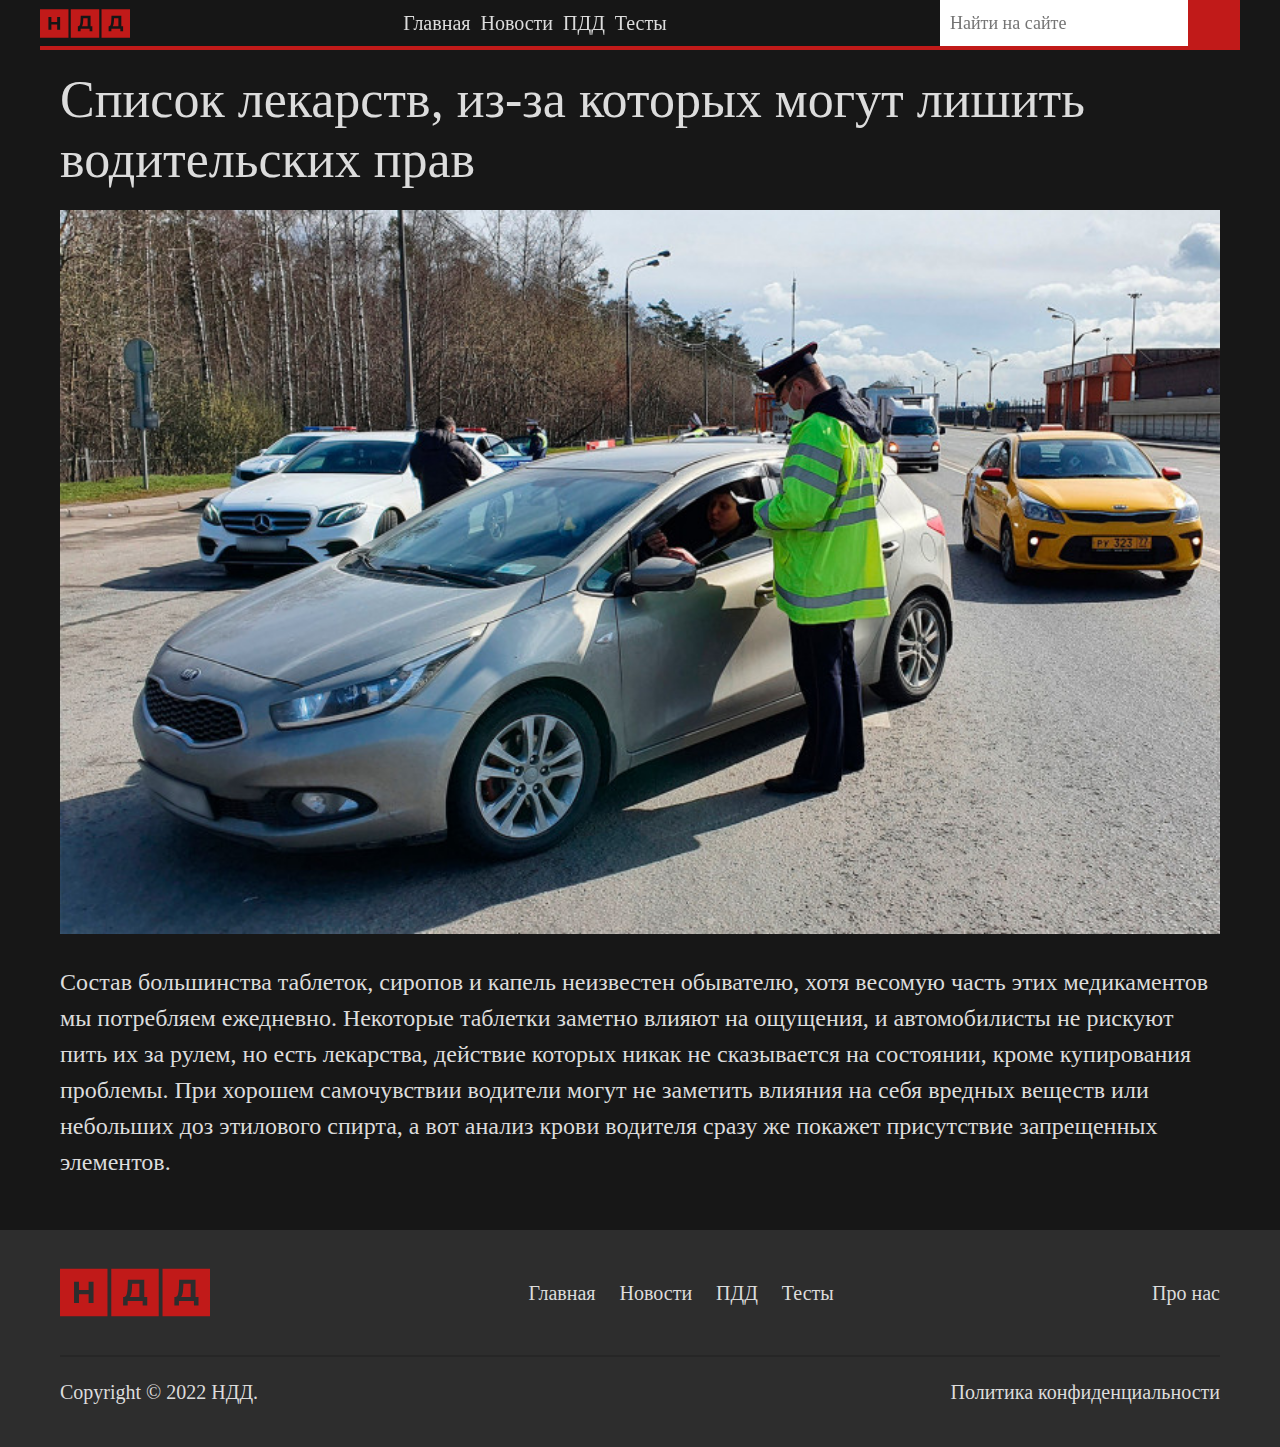
==== article.html @ 51737987 "prelast fixes" ====
<!DOCTYPE html>
<html lang="en">
    <head>
        <meta charset="UTF-8" />
        <meta http-equiv="X-UA-Compatible" content="IE=edge" />
        <meta name="viewport" content="width=device-width, initial-scale=1.0" />
        <link rel="stylesheet" href="./css/style.min.css" />
        <link rel="stylesheet" href="./fonts/fonts.css" />
        <title>Пдд-помойка</title>
    </head>
    <body>  
        <!-- OPEN HEADER -->
        <header class="header">

            <div id="menu" class="header__burgerMenu">
                <nav class="header__nav header__burgerNav">
                    <a href="./index.html" class="header__navLink">Главная</a>
                    <a href="./news.html" class="header__navLink">Новости</a>
                    <span class="header__navLink ulNav">ПДД
                        <ul>
                            <li>
                                <a href="./pdd2.html" class="header__ulLink">
                                    ПДД
                                </a>
                            </li>
                            <li>
                                <a href="./pdd3.html" class="header__ulLink">
                                    Дорожные знаки
                                </a>
                            </li>
                            <li>
                                <a href="./pdd4.html" class="header__ulLink">
                                    Дорожная разметка
                                </a>
                            </li>
                            <li>
                                <a href="./pdd5.html" class="header__ulLink">
                                    Перечень неисправностей
                                </a>
                            </li>
                            <li>
                                <a href="./pdd6.html" class="header__ulLink">
                                    Положения по допуску
                                </a>
                            </li>
                        </ul>
                    </span>
                    <a href="#" class="header__navLink">Тесты</a>
                </nav>
                <div class="header__search header__burgerSearch">
                    <input
                        type="text"
                        class="header__searchInput"
                        placeholder="Найти на сайте"
                    />
                    <button id="searchBtn" class="header__searchBtn">
                        <img src="./img/search.svg" alt="">
                    </button>
                </div>
            </div>

            <div class="header__container container">
                <div class="header__logo">
                    <img src="./img/Logo.svg" alt="">
                </div>
                <nav class="header__nav">
                    <a href="./index.html" class="header__navLink">Главная</a>
                    <a href="./news.html" class="header__navLink">Новости</a>
                    <span class="header__navLink ulNav">ПДД
                        <ul>
                            <li>
                                <a href="./pdd2.html" class="header__ulLink">
                                    ПДД
                                </a>
                            </li>
                            <li>
                                <a href="./pdd3.html" class="header__ulLink">
                                    Дорожные знаки
                                </a>
                            </li>
                            <li>
                                <a href="./pdd4.html" class="header__ulLink">
                                    Дорожная разметка
                                </a>
                            </li>
                            <li>
                                <a href="./pdd5.html" class="header__ulLink">
                                    Перечень неисправностей
                                </a>
                            </li>
                            <li>
                                <a href="./pdd6.html" class="header__ulLink">
                                    Положения по допуску
                                </a>
                            </li>
                        </ul>
                    </span>
                    <a href="#" class="header__navLink">Тесты</a>
                </nav>
                <div class="header__search">
                    <input
                        type="text"
                        class="header__searchInput"
                        placeholder="Найти на сайте"
                    />
                    <button id="searchBtn" class="header__searchBtn">
                        <img src="./img/search.svg" alt="">
                    </button>
                </div>
                
                <button id="burger" class="header__burger">
                    <span></span>
                    <span></span>
                    <span></span>
                </button>            
        </header>
        <!-- CLOSE HEADER -->        
        <!-- OPEN NEWS BLOCK -->
        <section class="webnews">
            <div class="container">
                    <h1 class="webnews__customtitle title">Список лекарств, из-за которых могут лишить водительских прав</h1>
                    <img class="imagenews" src="./img/imagenews1.jpg" alt="">
                    <p class="textContent">Состав большинства таблеток, сиропов и капель неизвестен обывателю, хотя весомую часть этих медикаментов мы потребляем ежедневно. Некоторые таблетки заметно влияют на ощущения, и автомобилисты не рискуют пить их за рулем, но есть лекарства, действие которых никак не сказывается на состоянии, кроме купирования проблемы. При хорошем самочувствии водители могут не заметить влияния на себя вредных веществ или небольших доз этилового спирта, а вот анализ крови водителя сразу же покажет присутствие запрещенных элементов.</p>
            </div>
        </section>
        <!-- CLOSE NEWS BLOCK -->

        <footer class="footer">
            <div class="container">
                <div class="footer__flex">
                    <div class="footer__logo">
                        <img src="./img/LogoFooter.svg" alt="">
                    </div>
                    <nav class="footer__nav">
                        <a href="#" class="footer__navLink">Главная</a>
                        <a href="news.html" class="footer__navLink">Новости</a>
                        <a href="#" class="footer__navLink">ПДД</a>
                        <a href="#" class="footer__navLink">Тесты</a>
                    </nav>
                    <div class="footer__aboutLink">
                        <a href="#">Про нас</a>
                    </div>
                </div>
                <span class="footer__line"></span>
                <div class="footer__flex">
                    <span class="footer__copyright">Сopyright © 2022 НДД.</span>
                    <a href="#" class="footer__privacy">Политика конфиденциальности</a>
                </div>
            </div>
        </footer>
        <script src="./app/app.js"></script>
    </body>
</html>
---- css/style.min.css ----
*,
*::before,
*::after {
  -webkit-box-sizing: border-box;
          box-sizing: border-box;
}

ul[class],
ol[class] {
  padding: 0;
}

body,
h1,
h2,
h3,
h4,
p,
ul[class],
ol[class],
li,
figure,
figcaption,
blockquote,
dl,
dd {
  margin: 0;
}

body {
  min-height: 100vh;
  scroll-behavior: smooth;
  text-rendering: optimizeSpeed;
  line-height: 1.5;
}

ul[class],
ol[class] {
  list-style: none;
}

a:not([class]) {
  -webkit-text-decoration-skip: ink;
          text-decoration-skip-ink: auto;
}

a[class] {
  text-decoration: none;
}

img {
  max-width: 100%;
  display: block;
}

input,
button,
textarea,
select {
  font: inherit;
}

body {
  background: #171717;
}

.container {
  max-width: 1200px;
  padding: 20px;
  margin: 0 auto;
}

.title {
  font-family: "Montserrat";
  font-size: 52px;
  font-weight: 400;
  line-height: 60px;
  font-style: normal;
  color: rgb(220, 220, 220);
  text-align: center;
  margin-bottom: 20px;
}
@media screen and (max-width: 767px) {
  .title {
    font-size: 24px;
    line-height: 32px;
  }
}

.imagenews {
  width: 100%;
}

.textContent {
  font-size: 24px;
  font-family: "Montserrat";
  font-weight: 400;
  padding: 30px 0;
  font-style: normal;
  color: rgb(220, 220, 220);
}
@media screen and (max-width: 767px) {
  .textContent {
    font-size: 16px;
  }
}

.article {
  display: -webkit-box;
  display: -ms-flexbox;
  display: flex;
  -webkit-box-orient: vertical;
  -webkit-box-direction: normal;
      -ms-flex-direction: column;
          flex-direction: column;
  min-height: 100px;
  padding-bottom: 10px;
  margin-bottom: 20px;
  background: rgba(0, 0, 0, 0.08);
  -webkit-transition: all 0.3s ease;
  -o-transition: all 0.3s ease;
  transition: all 0.3s ease;
}
.article:hover {
  background: rgba(0, 0, 0, 0.5);
}
.article:last-child {
  margin-bottom: 0;
}

.articleCategory,
.articleTitle,
.aticleDate {
  display: inline-block;
  margin-bottom: 10px;
  font-family: "Montserrat";
  font-weight: 400;
  font-style: normal;
  color: rgb(220, 220, 220);
}

.articleCategory {
  display: inline-block;
  width: 100px;
  text-align: center;
  padding: 4px;
  font-size: 14px;
  background: #c11a19;
}

.articleTitle {
  font-size: 24px;
  margin: 0 10px;
}
@media screen and (max-width: 767px) {
  .articleTitle {
    font-size: 18px;
  }
}

.aticleDate {
  font-size: 14px;
  margin-bottom: 0;
  margin: 0 10px;
}
@media screen and (max-width: 767px) {
  .aticleDate {
    font-size: 12px;
  }
}

.header {
  width: 100%;
  height: 50px;
  position: fixed;
  top: 0;
  left: 0;
  z-index: 99;
}
.header__container {
  display: -webkit-box;
  display: -ms-flexbox;
  display: flex;
  -webkit-box-pack: justify;
      -ms-flex-pack: justify;
          justify-content: space-between;
  -webkit-box-align: center;
      -ms-flex-align: center;
          align-items: center;
  width: 100%;
  height: 100%;
  background: rgba(23, 23, 23, 0.922);
  -webkit-backdrop-filter: blur(3px);
          backdrop-filter: blur(3px);
  padding: 0;
  position: relative;
  z-index: 99;
  border-bottom: 4px solid #c11a19;
}
.header__logo {
  height: 35px;
}
.header__nav {
  display: -webkit-box;
  display: -ms-flexbox;
  display: flex;
  -webkit-box-align: center;
      -ms-flex-align: center;
          align-items: center;
}
@media screen and (max-width: 767px) {
  .header__nav {
    display: none;
  }
}
.header__navLink {
  font-family: "Montserrat";
  font-weight: 400;
  font-style: normal;
  font-size: 20px;
  color: rgb(220, 220, 220);
  margin-left: 10px;
  position: relative;
}
.header__navLink:first-child {
  margin-left: 0;
}
.header__navLink::after {
  content: "";
  display: block;
  width: 0;
  height: 2px;
  background: #c11a19;
  position: absolute;
  bottom: -2px;
  left: 0;
  -webkit-transition: all 0.3s ease;
  -o-transition: all 0.3s ease;
  transition: all 0.3s ease;
}
.header__navLink:hover::after {
  width: 100%;
}
.header__navLink.ulNav {
  display: inline-block;
  position: relative;
  cursor: pointer;
}
.header__navLink.ulNav ul {
  display: block;
  padding: 0;
  margin: 0;
  width: 0;
  height: 0;
  position: absolute;
  top: 30px;
  left: 0;
  z-index: 99;
  list-style: none;
  overflow: hidden;
  background: rgba(23, 23, 23, 0.922);
  -webkit-backdrop-filter: blur(3px);
          backdrop-filter: blur(3px);
  -webkit-transition: all 0.5s ease;
  -o-transition: all 0.5s ease;
  transition: all 0.5s ease;
}
.header__navLink.ulNav ul li {
  opacity: 0;
  -webkit-transition: all 0.5s ease 0.75s;
  -o-transition: all 0.5s ease 0.75s;
  transition: all 0.5s ease 0.75s;
  display: -webkit-box;
  display: -ms-flexbox;
  display: flex;
  -webkit-box-orient: vertical;
  -webkit-box-direction: normal;
      -ms-flex-direction: column;
          flex-direction: column;
  margin-bottom: 10px;
}
.header__navLink.ulNav:hover::after {
  width: 0;
}
.header__navLink.ulNav:hover ul {
  -webkit-animation: ulAnim 1s ease forwards;
          animation: ulAnim 1s ease forwards;
}
.header__navLink.ulNav:hover ul li {
  opacity: 1;
}
@-webkit-keyframes ulAnim {
  0% {
    padding: 0;
    width: 0;
    height: 0;
    border: none;
  }
  50% {
    padding: 0;
    width: 350px;
    height: 0;
    border-top: 1px solid #c11a19;
  }
  100% {
    padding: 10px;
    width: 350px;
    height: 210px;
    border: 1px solid #c11a19;
  }
}
@keyframes ulAnim {
  0% {
    padding: 0;
    width: 0;
    height: 0;
    border: none;
  }
  50% {
    padding: 0;
    width: 350px;
    height: 0;
    border-top: 1px solid #c11a19;
  }
  100% {
    padding: 10px;
    width: 350px;
    height: 210px;
    border: 1px solid #c11a19;
  }
}
.header__ulLink {
  font-family: "Montserrat";
  font-weight: 400;
  font-style: normal;
  font-size: 20px;
  color: rgb(220, 220, 220);
  position: relative;
}
.header__ulLink::after {
  content: "";
  display: block;
  width: 0;
  height: 1px;
  background: #c11a19;
  position: absolute;
  bottom: -2px;
  left: 0;
  -webkit-transition: all 0.3s ease;
  -o-transition: all 0.3s ease;
  transition: all 0.3s ease;
}
.header__ulLink:hover::after {
  width: 100%;
}
.header__search {
  display: -webkit-box;
  display: -ms-flexbox;
  display: flex;
  max-width: 300px;
  height: 100%;
  position: relative;
}
@media screen and (max-width: 767px) {
  .header__search {
    display: none;
  }
}
.header__searchBtn {
  width: 60px;
  height: 100%;
  background: #c11a19;
  border: 1px solid #c11a19;
  outline: none;
  cursor: pointer;
  position: relative;
  z-index: 12;
}
.header__searchInput {
  display: block;
  width: 100%;
  height: 100%;
  padding: 0 10px;
  margin: 0;
  border: none;
  outline: none;
  background: #fff;
  font-family: "Montserrat";
  font-size: 18px;
  font-weight: 400;
  font-style: normal;
  position: relative;
  z-index: 11;
}
.header__burger {
  display: none;
  width: 50px;
  height: 100%;
  padding: 5px;
  background: #c11a19;
  border: none;
  outline: none;
  -webkit-transition: all 0.5s ease;
  -o-transition: all 0.5s ease;
  transition: all 0.5s ease;
}
.header__burger span {
  display: block;
  width: 100%;
  height: 4px;
  margin-bottom: 10px;
  background: #fff;
  border-radius: 2px;
  -webkit-transition: all 0.5s ease;
  -o-transition: all 0.5s ease;
  transition: all 0.5s ease;
}
.header__burger.active {
  padding-left: 10px;
}
.header__burger.active span {
  -webkit-transform-origin: 8px 2px;
      -ms-transform-origin: 8px 2px;
          transform-origin: 8px 2px;
  background: rgb(42, 42, 42);
  -webkit-transform: rotate(45deg);
      -ms-transform: rotate(45deg);
          transform: rotate(45deg);
}
.header__burger.active span:nth-child(2) {
  display: none;
}
.header__burger.active span:nth-child(3) {
  -webkit-transform: rotate(-45deg);
      -ms-transform: rotate(-45deg);
          transform: rotate(-45deg);
}
.header__burger span:nth-child(3) {
  margin-bottom: 0;
}
@media screen and (max-width: 767px) {
  .header__burger {
    display: block;
  }
}
.header__burgerMenu {
  display: -webkit-box;
  display: -ms-flexbox;
  display: flex;
  -webkit-box-orient: vertical;
  -webkit-box-direction: normal;
      -ms-flex-direction: column;
          flex-direction: column;
  -webkit-box-align: center;
      -ms-flex-align: center;
          align-items: center;
  width: 100%;
  height: 250vh;
  padding: 20px;
  background: rgba(23, 23, 23, 0.922);
  -webkit-backdrop-filter: blur(3px);
          backdrop-filter: blur(3px);
  position: absolute;
  top: 50px;
  left: 0;
  z-index: 90;
  -webkit-transform: translateY(-200%);
      -ms-transform: translateY(-200%);
          transform: translateY(-200%);
  opacity: 0;
  -webkit-transition: all 1s ease;
  -o-transition: all 1s ease;
  transition: all 1s ease;
}
.header__burgerMenu.active {
  -webkit-transform: translateY(0);
      -ms-transform: translateY(0);
          transform: translateY(0);
  opacity: 1;
}
.header__burgerNav {
  display: -webkit-box;
  display: -ms-flexbox;
  display: flex;
  -webkit-box-orient: vertical;
  -webkit-box-direction: normal;
      -ms-flex-direction: column;
          flex-direction: column;
  -webkit-box-align: center;
      -ms-flex-align: center;
          align-items: center;
  margin-bottom: 20px;
}
.header__burgerNav a {
  margin-left: 0;
  margin-bottom: 15px;
}
.header__burgerNav a:last-child {
  margin-bottom: 0;
}
.header__burgerNav span {
  margin-left: 0;
  margin-bottom: 15px;
}
.header__burgerNav > .ulNav {
  display: inline-block;
  position: relative;
  cursor: pointer;
}
.header__burgerNav > .ulNav ul {
  width: 200px;
  left: 50%;
  margin-left: -100px;
}
.header__burgerNav > .ulNav ul li {
  margin-bottom: 5px;
  text-align: center;
}
.header__burgerNav > .ulNav ul li a {
  font-size: 12px;
}
.header__burgerNav > .ulNav:hover ul {
  -webkit-animation: ulAnimBurger 1s ease forwards;
          animation: ulAnimBurger 1s ease forwards;
}
.header__burgerNav > .ulNav:hover ul li {
  opacity: 1;
}
@-webkit-keyframes ulAnimBurger {
  0% {
    padding: 0;
    width: 0;
    height: 0;
    border: none;
  }
  50% {
    padding: 0;
    width: 200px;
    height: 0;
    border-top: 1px solid #c11a19;
  }
  100% {
    padding: 10px;
    width: 200px;
    height: 130px;
    border: 1px solid #c11a19;
  }
}
@keyframes ulAnimBurger {
  0% {
    padding: 0;
    width: 0;
    height: 0;
    border: none;
  }
  50% {
    padding: 0;
    width: 200px;
    height: 0;
    border-top: 1px solid #c11a19;
  }
  100% {
    padding: 10px;
    width: 200px;
    height: 130px;
    border: 1px solid #c11a19;
  }
}
.header__burgerSearch {
  display: -webkit-box;
  display: -ms-flexbox;
  display: flex;
  height: 50px;
}

.main {
  width: 100%;
  min-height: 100vh;
  padding: 100px 0;
  background-image: url(../img/mainBg.png);
  background-repeat: no-repeat;
  background-size: cover;
  background-position: 50% 50%;
  position: relative;
}
.main::after {
  content: "";
  display: block;
  width: 100%;
  height: 100%;
  position: absolute;
  top: 0;
  left: 0;
  background: -webkit-gradient(linear, left top, left bottom, from(rgba(23, 23, 23, 0.85)), to(rgb(23, 23, 23)));
  background: -o-linear-gradient(rgba(23, 23, 23, 0.85), rgb(23, 23, 23));
  background: linear-gradient(rgba(23, 23, 23, 0.85), rgb(23, 23, 23));
  z-index: 0;
}
.main__title {
  display: -webkit-box;
  display: -ms-flexbox;
  display: flex;
  -webkit-box-orient: vertical;
  -webkit-box-direction: normal;
      -ms-flex-direction: column;
          flex-direction: column;
  -webkit-box-align: center;
      -ms-flex-align: center;
          align-items: center;
  width: 100%;
  max-width: 340px;
  margin: 0 auto 40px auto;
  position: relative;
  z-index: 1;
}
.main__titleRow {
  display: -webkit-box;
  display: -ms-flexbox;
  display: flex;
  -webkit-box-align: center;
      -ms-flex-align: center;
          align-items: center;
  width: 100%;
  margin-bottom: 20px;
  overflow: hidden;
}
.main__titleRow:nth-child(1) > .main__decryption {
  -webkit-animation: decryptionAnim 1.5s ease forwards alternate 0.5s;
          animation: decryptionAnim 1.5s ease forwards alternate 0.5s;
}
.main__titleRow:nth-child(2) > .main__decryption {
  -webkit-animation: decryptionAnim 1.5s ease forwards alternate 1s;
          animation: decryptionAnim 1.5s ease forwards alternate 1s;
}
.main__titleRow:nth-child(3) > .main__decryption {
  -webkit-animation: decryptionAnim 1.5s ease forwards alternate 1.5s;
          animation: decryptionAnim 1.5s ease forwards alternate 1.5s;
}
.main__redSquare {
  display: -webkit-box;
  display: -ms-flexbox;
  display: flex;
  -webkit-box-align: center;
      -ms-flex-align: center;
          align-items: center;
  width: 100px;
  height: 100px;
  margin-right: 20px;
  background: #c11a19;
  position: relative;
  z-index: 1;
}
.main__redSquare span {
  display: inline-block;
  width: 100%;
  text-align: center;
  font-family: "Montserrat";
  font-size: 64px;
  font-weight: bold;
  font-style: normal;
  color: #171717;
}
@media screen and (max-width: 767px) {
  .main__redSquare {
    width: 70px;
    height: 70px;
    margin-right: 5px;
  }
  .main__redSquare span {
    font-size: 32px;
  }
}
.main__decryption {
  display: inline-block;
  font-family: "Montserrat";
  font-size: 32px;
  font-weight: bold;
  font-style: normal;
  color: rgb(220, 220, 220);
  -webkit-transform: translateX(-150%);
      -ms-transform: translateX(-150%);
          transform: translateX(-150%);
  position: relative;
  z-index: 0;
}
@media screen and (max-width: 767px) {
  .main__decryption {
    font-size: 18px;
    line-height: 24px;
  }
}
@-webkit-keyframes decryptionAnim {
  from {
    -webkit-transform: translateX(-150%);
            transform: translateX(-150%);
  }
  to {
    -webkit-transform: translateX(0);
            transform: translateX(0);
  }
}
@keyframes decryptionAnim {
  from {
    -webkit-transform: translateX(-150%);
            transform: translateX(-150%);
  }
  to {
    -webkit-transform: translateX(0);
            transform: translateX(0);
  }
}
.main__description {
  font-family: "Montserrat";
  font-size: 32px;
  font-weight: 400;
  font-style: normal;
  color: rgb(220, 220, 220);
  text-align: center;
  position: relative;
  z-index: 1;
}
@media screen and (max-width: 767px) {
  .main__description {
    font-size: 24px;
  }
}

.news {
  width: 100%;
  min-height: 100vh;
  padding: 100px 0;
  background: rgb(23, 23, 23);
  border-top: 2px solid #c11a19;
}
.news__articles {
  margin-top: 30px;
}

.webnews {
  padding-top: 50px;
  width: 100%;
}
.webnews__subtitle {
  font-size: 24px;
  font-family: "Montserrat";
  font-weight: 400;
  font-style: normal;
  color: rgb(220, 220, 220);
  text-align: center;
  border-bottom: 3px #c11a19 solid;
  padding-bottom: 30px;
  margin-bottom: 10px;
}
@media screen and (max-width: 767px) {
  .webnews__subtitle {
    font-size: 18px;
    line-height: 24px;
  }
}
.webnews__customtitle {
  text-align: left;
}

.footer {
  width: 100%;
  background: #2d2d2d;
}
.footer__flex {
  display: -webkit-box;
  display: -ms-flexbox;
  display: flex;
  -webkit-box-pack: justify;
      -ms-flex-pack: justify;
          justify-content: space-between;
  -webkit-box-align: center;
      -ms-flex-align: center;
          align-items: center;
  margin-bottom: 20px;
}
@media screen and (max-width: 767px) {
  .footer__flex {
    -webkit-box-orient: vertical;
    -webkit-box-direction: normal;
        -ms-flex-direction: column;
            flex-direction: column;
  }
}
@media screen and (max-width: 767px) {
  .footer__nav {
    margin-bottom: 20px;
    display: -webkit-box;
    display: -ms-flexbox;
    display: flex;
    -webkit-box-orient: vertical;
    -webkit-box-direction: normal;
        -ms-flex-direction: column;
            flex-direction: column;
    -webkit-box-align: center;
        -ms-flex-align: center;
            align-items: center;
  }
}
.footer__navLink {
  font-family: "Montserrat";
  font-weight: 400;
  font-style: normal;
  font-size: 20px;
  color: rgb(220, 220, 220);
  margin-left: 20px;
  position: relative;
}
.footer__navLink:first-child {
  margin-left: 0;
}
@media screen and (max-width: 767px) {
  .footer__navLink {
    margin-left: 0;
    margin-bottom: 20px;
  }
  .footer__navLink:last-child {
    margin-bottom: 0;
  }
}
.footer__aboutLink {
  font-family: "Montserrat";
  font-weight: 400;
  font-style: normal;
  font-size: 20px;
  position: relative;
}
.footer__aboutLink a {
  text-decoration: none;
  color: rgb(220, 220, 220);
}
.footer__line {
  display: block;
  width: 100%;
  height: 2px;
  margin-bottom: 20px;
  background: rgba(34, 34, 34, 0.605);
}
.footer__copyright {
  font-family: "Montserrat";
  font-weight: 400;
  font-style: normal;
  font-size: 20px;
  position: relative;
  color: rgb(220, 220, 220);
}
@media screen and (max-width: 767px) {
  .footer__copyright {
    margin-bottom: 20px;
    font-size: 14px;
  }
}
.footer__privacy {
  font-family: "Montserrat";
  font-weight: 400;
  font-style: normal;
  font-size: 20px;
  position: relative;
  color: rgb(220, 220, 220);
}
@media screen and (max-width: 767px) {
  .footer__privacy {
    font-size: 14px;
  }
}
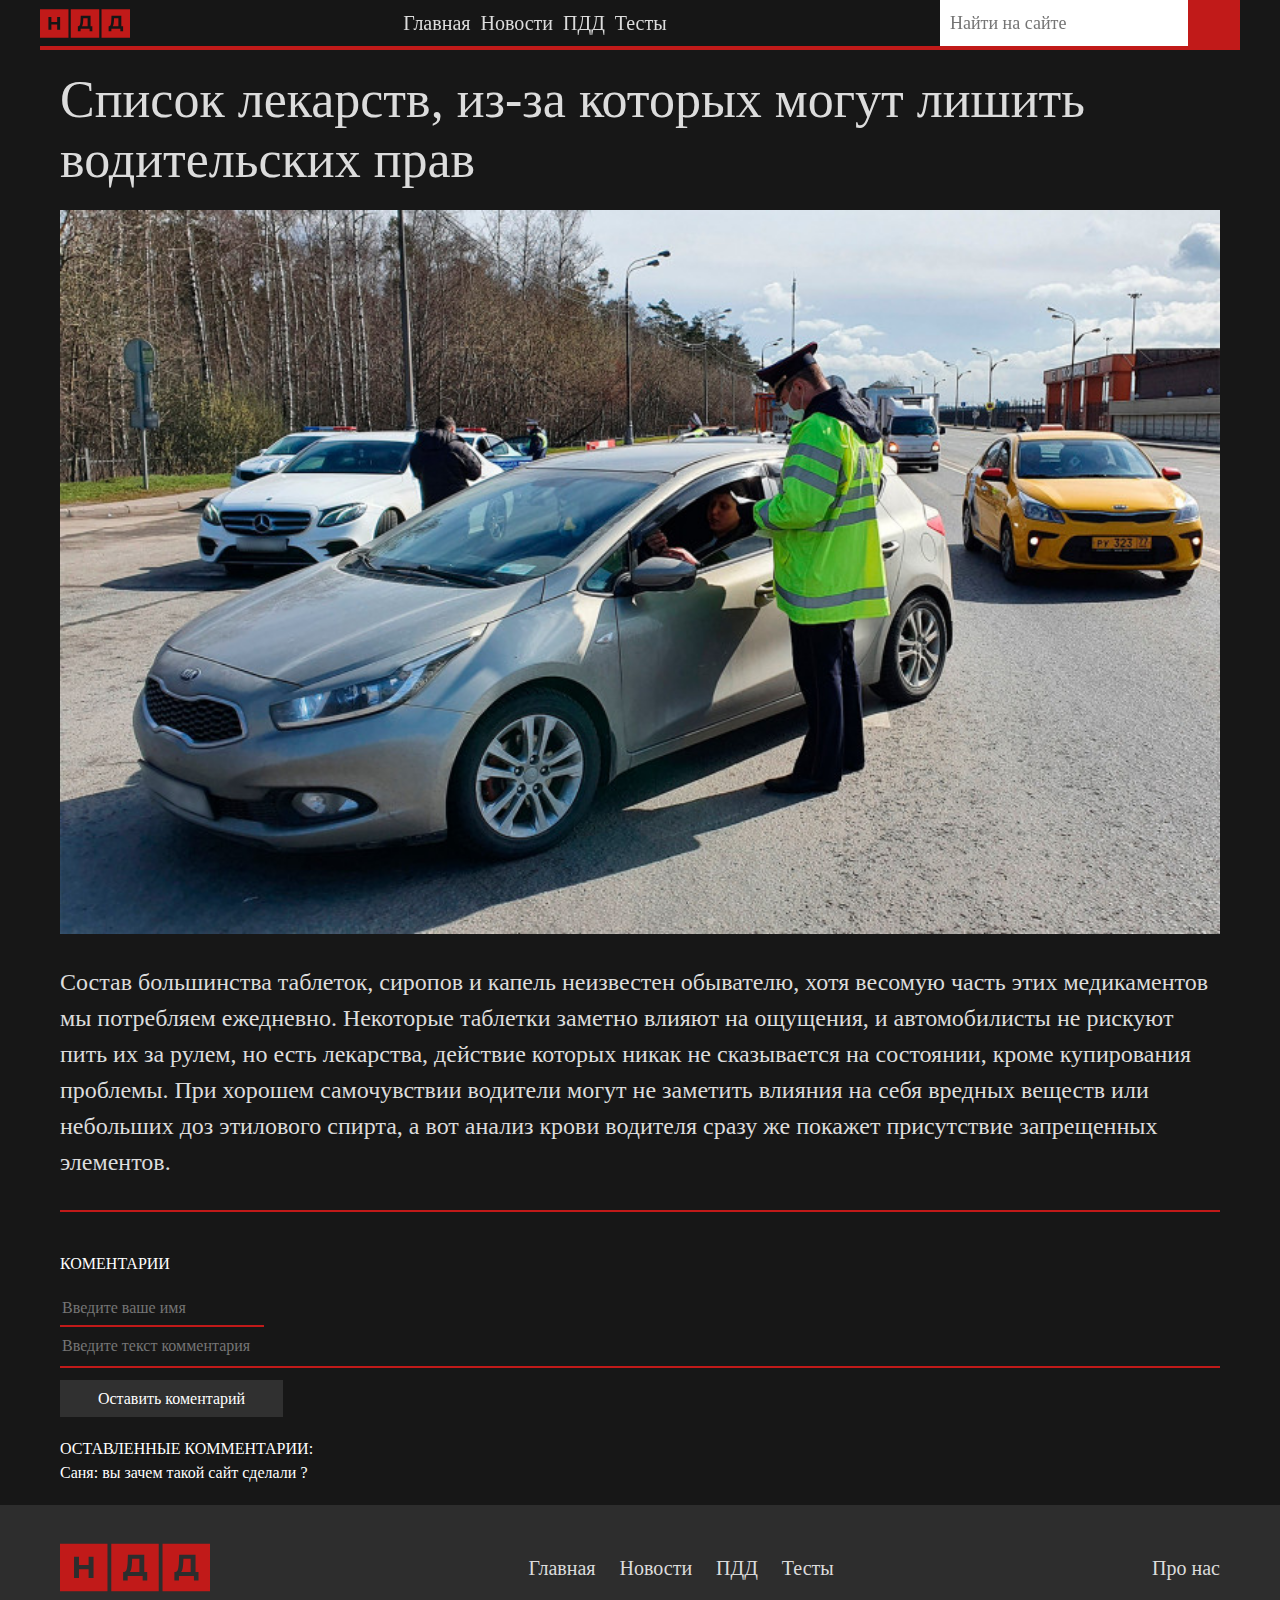
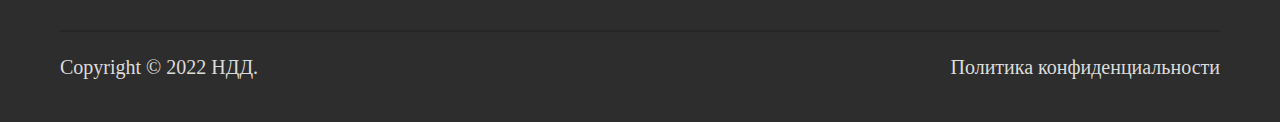
==== commit 295f58dc: "коменты" ====
--- a/article.html
+++ b/article.html
@@ -120,9 +120,41 @@
             <div class="container">
                     <h1 class="webnews__customtitle title">Список лекарств, из-за которых могут лишить водительских прав</h1>
                     <img class="imagenews" src="./img/imagenews1.jpg" alt="">
-                    <p class="textContent">Состав большинства таблеток, сиропов и капель неизвестен обывателю, хотя весомую часть этих медикаментов мы потребляем ежедневно. Некоторые таблетки заметно влияют на ощущения, и автомобилисты не рискуют пить их за рулем, но есть лекарства, действие которых никак не сказывается на состоянии, кроме купирования проблемы. При хорошем самочувствии водители могут не заметить влияния на себя вредных веществ или небольших доз этилового спирта, а вот анализ крови водителя сразу же покажет присутствие запрещенных элементов.</p>
+                    <p class="textContent contentcustom">Состав большинства таблеток, сиропов и капель неизвестен обывателю, хотя весомую часть этих медикаментов мы потребляем ежедневно. Некоторые таблетки заметно влияют на ощущения, и автомобилисты не рискуют пить их за рулем, но есть лекарства, действие которых никак не сказывается на состоянии, кроме купирования проблемы. При хорошем самочувствии водители могут не заметить влияния на себя вредных веществ или небольших доз этилового спирта, а вот анализ крови водителя сразу же покажет присутствие запрещенных элементов.</p>
             </div>
         </section>
+
+        <!-- COMMENTS BLOCK -->
+        <div class="comments">
+            
+            <div class="container">  
+                    <p class="commentname">КОМЕНТАРИИ</p>
+                    <form class="form" name="comment" action="comment.php" method="post">
+                            <p>
+                                <input  class="comments__name" type="text" name="name" placeholder="Введите ваше имя"/>
+                            </p>
+                            <p>
+                                    <textarea class="comments__printarea" placeholder="Введите текст комментария" name="text_comment" cols="30" rows="50"></textarea>
+                            </p>
+                            <p>
+                                <input type="hidden" name="page_id" value="150" />
+                                <input class="comments__button" type="submit" value="Оставить коментарий" />
+                            </p>
+                    </form>
+
+                    <div class="oldcomments">
+                        <a>ОСТАВЛЕННЫЕ КОММЕНТАРИИ:<br></a>
+                        <a>Саня:</a>
+                        <a>вы зачем такой сайт сделали ?</a>
+                    </div>
+            </div>
+
+           
+
+        </div>
+        <!-- CLOSE COMMENTS BLOCK -->
+
+
         <!-- CLOSE NEWS BLOCK -->
 
         <footer class="footer">
--- a/css/style.min.css
+++ b/css/style.min.css
@@ -865,4 +865,108 @@
   .footer__privacy {
     font-size: 14px;
   }
+}
+
+.comments__name {
+  display: -webkit-box;
+  display: -ms-flexbox;
+  display: flex;
+  -ms-flex-wrap: nowrap;
+      flex-wrap: nowrap;
+  overflow: hidden;
+  background-color: rgba(0, 0, 0, 0);
+  border: none;
+  -webkit-box-shadow: none;
+          box-shadow: none;
+  color: white;
+  font-size: 1rem;
+  font-family: "Montserrat";
+  line-height: 2rem;
+  font-weight: 400;
+  border-bottom: 2px solid #c11a19;
+  -webkit-transition: border-color 0.3s linear;
+  -o-transition: border-color 0.3s linear;
+  transition: border-color 0.3s linear;
+}
+.comments__name:focus {
+  outline: none;
+  border-bottom: 2px solid white;
+}
+.comments__printarea {
+  resize: none;
+  display: inline-block;
+  -ms-flex-wrap: nowrap;
+      flex-wrap: nowrap;
+  width: 100%;
+  height: 36px;
+  max-height: 200px;
+  background-color: rgba(0, 0, 0, 0);
+  border: none;
+  -webkit-box-shadow: none;
+          box-shadow: none;
+  color: white;
+  font-size: 1rem;
+  font-family: "Montserrat";
+  font-weight: 400;
+  border-bottom: 2px solid #c11a19;
+  margin: 5px 0 5px 0;
+  -webkit-transition: border-color 0.3s linear;
+  -o-transition: border-color 0.3s linear;
+  transition: border-color 0.3s linear;
+  overflow-x: scroll;
+  white-space: nowrap;
+}
+.comments__printarea::-webkit-scrollbar {
+  width: 0;
+  height: 0;
+}
+.comments__printarea:focus {
+  outline: none;
+  border-bottom: 2px solid white;
+}
+.comments__button {
+  color: white;
+  border: none;
+  -webkit-box-shadow: none;
+          box-shadow: none;
+  background-color: #303030;
+  width: 223px;
+  height: 37px;
+  font-size: 1rem;
+  font-family: "Montserrat";
+  line-height: 2rem;
+  font-weight: 400;
+}
+
+.contentcustom {
+  border-bottom: 2px solid #c11a19;
+}
+
+.commentname {
+  font-size: 1rem;
+  font-family: "Montserrat";
+  color: white;
+  padding-bottom: 15px;
+}
+
+.oldcomments {
+  resize: none;
+  display: inline-block;
+  -ms-flex-wrap: nowrap;
+      flex-wrap: nowrap;
+  width: 100%;
+  height: 36px;
+  max-height: 200px;
+  background-color: rgba(0, 0, 0, 0);
+  border: none;
+  -webkit-box-shadow: none;
+          box-shadow: none;
+  color: white;
+  font-size: 1rem;
+  font-family: "Montserrat";
+  padding-bottom: 15px;
+}
+
+.form {
+  padding-bottom: 20px;
 }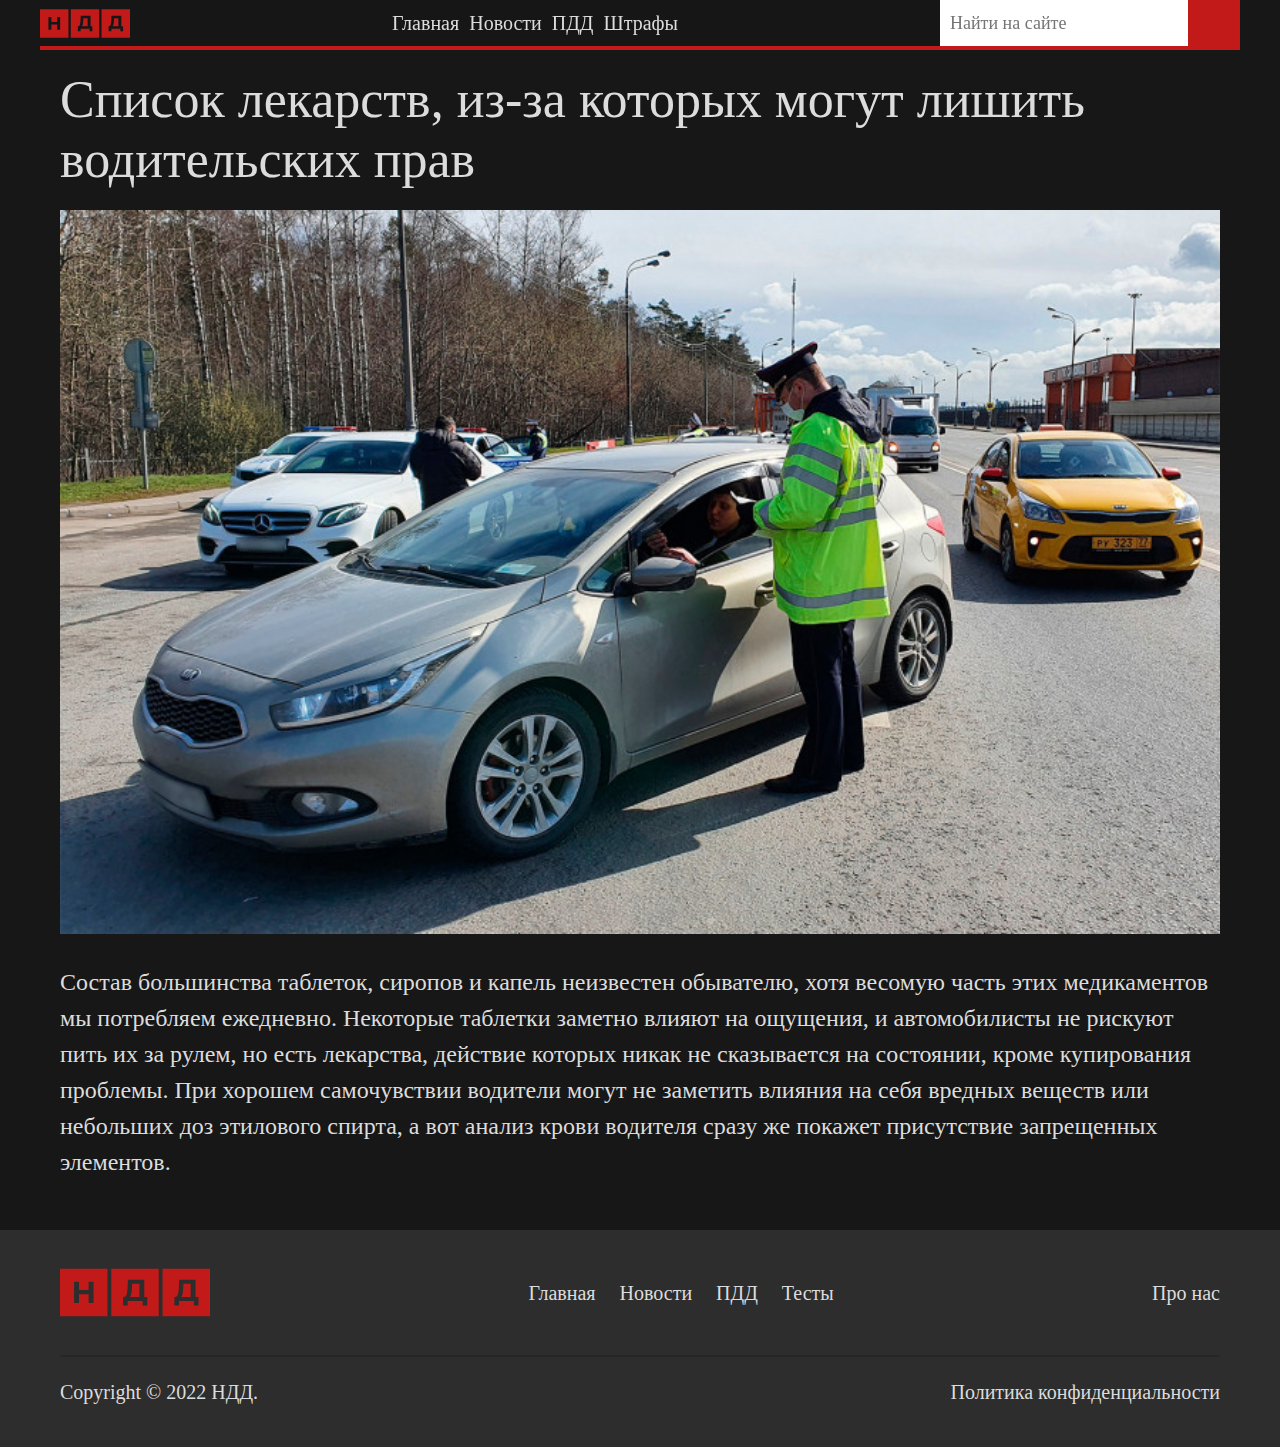
==== commit 9e8ac05d: "fixes" ====
--- a/article.html
+++ b/article.html
@@ -9,6 +9,7 @@
         <title>Пдд-помойка</title>
     </head>
     <body>  
+        
         <!-- OPEN HEADER -->
         <header class="header">
 
@@ -16,36 +17,8 @@
                 <nav class="header__nav header__burgerNav">
                     <a href="./index.html" class="header__navLink">Главная</a>
                     <a href="./news.html" class="header__navLink">Новости</a>
-                    <span class="header__navLink ulNav">ПДД
-                        <ul>
-                            <li>
-                                <a href="./pdd2.html" class="header__ulLink">
-                                    ПДД
-                                </a>
-                            </li>
-                            <li>
-                                <a href="./pdd3.html" class="header__ulLink">
-                                    Дорожные знаки
-                                </a>
-                            </li>
-                            <li>
-                                <a href="./pdd4.html" class="header__ulLink">
-                                    Дорожная разметка
-                                </a>
-                            </li>
-                            <li>
-                                <a href="./pdd5.html" class="header__ulLink">
-                                    Перечень неисправностей
-                                </a>
-                            </li>
-                            <li>
-                                <a href="./pdd6.html" class="header__ulLink">
-                                    Положения по допуску
-                                </a>
-                            </li>
-                        </ul>
-                    </span>
-                    <a href="#" class="header__navLink">Тесты</a>
+                    <a href="#" class="header__navLink">ПДД</a>
+                    <a href="#" class="header__navLink">Штрафы</a>
                 </nav>
                 <div class="header__search header__burgerSearch">
                     <input
@@ -66,36 +39,8 @@
                 <nav class="header__nav">
                     <a href="./index.html" class="header__navLink">Главная</a>
                     <a href="./news.html" class="header__navLink">Новости</a>
-                    <span class="header__navLink ulNav">ПДД
-                        <ul>
-                            <li>
-                                <a href="./pdd2.html" class="header__ulLink">
-                                    ПДД
-                                </a>
-                            </li>
-                            <li>
-                                <a href="./pdd3.html" class="header__ulLink">
-                                    Дорожные знаки
-                                </a>
-                            </li>
-                            <li>
-                                <a href="./pdd4.html" class="header__ulLink">
-                                    Дорожная разметка
-                                </a>
-                            </li>
-                            <li>
-                                <a href="./pdd5.html" class="header__ulLink">
-                                    Перечень неисправностей
-                                </a>
-                            </li>
-                            <li>
-                                <a href="./pdd6.html" class="header__ulLink">
-                                    Положения по допуску
-                                </a>
-                            </li>
-                        </ul>
-                    </span>
-                    <a href="#" class="header__navLink">Тесты</a>
+                    <a href="#" class="header__navLink">ПДД</a>
+                    <a href="#" class="header__navLink">Штрафы</a>
                 </nav>
                 <div class="header__search">
                     <input
@@ -112,49 +57,18 @@
                     <span></span>
                     <span></span>
                     <span></span>
-                </button>            
+                </button>
         </header>
-        <!-- CLOSE HEADER -->        
+        <!-- CLOSE HEADER -->    
+
         <!-- OPEN NEWS BLOCK -->
         <section class="webnews">
             <div class="container">
                     <h1 class="webnews__customtitle title">Список лекарств, из-за которых могут лишить водительских прав</h1>
                     <img class="imagenews" src="./img/imagenews1.jpg" alt="">
-                    <p class="textContent contentcustom">Состав большинства таблеток, сиропов и капель неизвестен обывателю, хотя весомую часть этих медикаментов мы потребляем ежедневно. Некоторые таблетки заметно влияют на ощущения, и автомобилисты не рискуют пить их за рулем, но есть лекарства, действие которых никак не сказывается на состоянии, кроме купирования проблемы. При хорошем самочувствии водители могут не заметить влияния на себя вредных веществ или небольших доз этилового спирта, а вот анализ крови водителя сразу же покажет присутствие запрещенных элементов.</p>
+                    <p class="textContent">Состав большинства таблеток, сиропов и капель неизвестен обывателю, хотя весомую часть этих медикаментов мы потребляем ежедневно. Некоторые таблетки заметно влияют на ощущения, и автомобилисты не рискуют пить их за рулем, но есть лекарства, действие которых никак не сказывается на состоянии, кроме купирования проблемы. При хорошем самочувствии водители могут не заметить влияния на себя вредных веществ или небольших доз этилового спирта, а вот анализ крови водителя сразу же покажет присутствие запрещенных элементов.</p>
             </div>
         </section>
-
-        <!-- COMMENTS BLOCK -->
-        <div class="comments">
-            
-            <div class="container">  
-                    <p class="commentname">КОМЕНТАРИИ</p>
-                    <form class="form" name="comment" action="comment.php" method="post">
-                            <p>
-                                <input  class="comments__name" type="text" name="name" placeholder="Введите ваше имя"/>
-                            </p>
-                            <p>
-                                    <textarea class="comments__printarea" placeholder="Введите текст комментария" name="text_comment" cols="30" rows="50"></textarea>
-                            </p>
-                            <p>
-                                <input type="hidden" name="page_id" value="150" />
-                                <input class="comments__button" type="submit" value="Оставить коментарий" />
-                            </p>
-                    </form>
-
-                    <div class="oldcomments">
-                        <a>ОСТАВЛЕННЫЕ КОММЕНТАРИИ:<br></a>
-                        <a>Саня:</a>
-                        <a>вы зачем такой сайт сделали ?</a>
-                    </div>
-            </div>
-
-           
-
-        </div>
-        <!-- CLOSE COMMENTS BLOCK -->
-
-
         <!-- CLOSE NEWS BLOCK -->
 
         <footer class="footer">
--- a/css/style.min.css
+++ b/css/style.min.css
@@ -239,118 +239,6 @@
   transition: all 0.3s ease;
 }
 .header__navLink:hover::after {
-  width: 100%;
-}
-.header__navLink.ulNav {
-  display: inline-block;
-  position: relative;
-  cursor: pointer;
-}
-.header__navLink.ulNav ul {
-  display: block;
-  padding: 0;
-  margin: 0;
-  width: 0;
-  height: 0;
-  position: absolute;
-  top: 30px;
-  left: 0;
-  z-index: 99;
-  list-style: none;
-  overflow: hidden;
-  background: rgba(23, 23, 23, 0.922);
-  -webkit-backdrop-filter: blur(3px);
-          backdrop-filter: blur(3px);
-  -webkit-transition: all 0.5s ease;
-  -o-transition: all 0.5s ease;
-  transition: all 0.5s ease;
-}
-.header__navLink.ulNav ul li {
-  opacity: 0;
-  -webkit-transition: all 0.5s ease 0.75s;
-  -o-transition: all 0.5s ease 0.75s;
-  transition: all 0.5s ease 0.75s;
-  display: -webkit-box;
-  display: -ms-flexbox;
-  display: flex;
-  -webkit-box-orient: vertical;
-  -webkit-box-direction: normal;
-      -ms-flex-direction: column;
-          flex-direction: column;
-  margin-bottom: 10px;
-}
-.header__navLink.ulNav:hover::after {
-  width: 0;
-}
-.header__navLink.ulNav:hover ul {
-  -webkit-animation: ulAnim 1s ease forwards;
-          animation: ulAnim 1s ease forwards;
-}
-.header__navLink.ulNav:hover ul li {
-  opacity: 1;
-}
-@-webkit-keyframes ulAnim {
-  0% {
-    padding: 0;
-    width: 0;
-    height: 0;
-    border: none;
-  }
-  50% {
-    padding: 0;
-    width: 350px;
-    height: 0;
-    border-top: 1px solid #c11a19;
-  }
-  100% {
-    padding: 10px;
-    width: 350px;
-    height: 210px;
-    border: 1px solid #c11a19;
-  }
-}
-@keyframes ulAnim {
-  0% {
-    padding: 0;
-    width: 0;
-    height: 0;
-    border: none;
-  }
-  50% {
-    padding: 0;
-    width: 350px;
-    height: 0;
-    border-top: 1px solid #c11a19;
-  }
-  100% {
-    padding: 10px;
-    width: 350px;
-    height: 210px;
-    border: 1px solid #c11a19;
-  }
-}
-.header__ulLink {
-  font-family: "Montserrat";
-  font-weight: 400;
-  font-style: normal;
-  font-size: 20px;
-  color: rgb(220, 220, 220);
-  position: relative;
-}
-.header__ulLink::after {
-  content: "";
-  display: block;
-  width: 0;
-  height: 1px;
-  background: #c11a19;
-  position: absolute;
-  bottom: -2px;
-  left: 0;
-  -webkit-transition: all 0.3s ease;
-  -o-transition: all 0.3s ease;
-  transition: all 0.3s ease;
-}
-.header__ulLink:hover::after {
   width: 100%;
 }
 .header__search {
@@ -498,74 +386,6 @@
 .header__burgerNav a:last-child {
   margin-bottom: 0;
 }
-.header__burgerNav span {
-  margin-left: 0;
-  margin-bottom: 15px;
-}
-.header__burgerNav > .ulNav {
-  display: inline-block;
-  position: relative;
-  cursor: pointer;
-}
-.header__burgerNav > .ulNav ul {
-  width: 200px;
-  left: 50%;
-  margin-left: -100px;
-}
-.header__burgerNav > .ulNav ul li {
-  margin-bottom: 5px;
-  text-align: center;
-}
-.header__burgerNav > .ulNav ul li a {
-  font-size: 12px;
-}
-.header__burgerNav > .ulNav:hover ul {
-  -webkit-animation: ulAnimBurger 1s ease forwards;
-          animation: ulAnimBurger 1s ease forwards;
-}
-.header__burgerNav > .ulNav:hover ul li {
-  opacity: 1;
-}
-@-webkit-keyframes ulAnimBurger {
-  0% {
-    padding: 0;
-    width: 0;
-    height: 0;
-    border: none;
-  }
-  50% {
-    padding: 0;
-    width: 200px;
-    height: 0;
-    border-top: 1px solid #c11a19;
-  }
-  100% {
-    padding: 10px;
-    width: 200px;
-    height: 130px;
-    border: 1px solid #c11a19;
-  }
-}
-@keyframes ulAnimBurger {
-  0% {
-    padding: 0;
-    width: 0;
-    height: 0;
-    border: none;
-  }
-  50% {
-    padding: 0;
-    width: 200px;
-    height: 0;
-    border-top: 1px solid #c11a19;
-  }
-  100% {
-    padding: 10px;
-    width: 200px;
-    height: 130px;
-    border: 1px solid #c11a19;
-  }
-}
 .header__burgerSearch {
   display: -webkit-box;
   display: -ms-flexbox;
@@ -865,108 +685,4 @@
   .footer__privacy {
     font-size: 14px;
   }
-}
-
-.comments__name {
-  display: -webkit-box;
-  display: -ms-flexbox;
-  display: flex;
-  -ms-flex-wrap: nowrap;
-      flex-wrap: nowrap;
-  overflow: hidden;
-  background-color: rgba(0, 0, 0, 0);
-  border: none;
-  -webkit-box-shadow: none;
-          box-shadow: none;
-  color: white;
-  font-size: 1rem;
-  font-family: "Montserrat";
-  line-height: 2rem;
-  font-weight: 400;
-  border-bottom: 2px solid #c11a19;
-  -webkit-transition: border-color 0.3s linear;
-  -o-transition: border-color 0.3s linear;
-  transition: border-color 0.3s linear;
-}
-.comments__name:focus {
-  outline: none;
-  border-bottom: 2px solid white;
-}
-.comments__printarea {
-  resize: none;
-  display: inline-block;
-  -ms-flex-wrap: nowrap;
-      flex-wrap: nowrap;
-  width: 100%;
-  height: 36px;
-  max-height: 200px;
-  background-color: rgba(0, 0, 0, 0);
-  border: none;
-  -webkit-box-shadow: none;
-          box-shadow: none;
-  color: white;
-  font-size: 1rem;
-  font-family: "Montserrat";
-  font-weight: 400;
-  border-bottom: 2px solid #c11a19;
-  margin: 5px 0 5px 0;
-  -webkit-transition: border-color 0.3s linear;
-  -o-transition: border-color 0.3s linear;
-  transition: border-color 0.3s linear;
-  overflow-x: scroll;
-  white-space: nowrap;
-}
-.comments__printarea::-webkit-scrollbar {
-  width: 0;
-  height: 0;
-}
-.comments__printarea:focus {
-  outline: none;
-  border-bottom: 2px solid white;
-}
-.comments__button {
-  color: white;
-  border: none;
-  -webkit-box-shadow: none;
-          box-shadow: none;
-  background-color: #303030;
-  width: 223px;
-  height: 37px;
-  font-size: 1rem;
-  font-family: "Montserrat";
-  line-height: 2rem;
-  font-weight: 400;
-}
-
-.contentcustom {
-  border-bottom: 2px solid #c11a19;
-}
-
-.commentname {
-  font-size: 1rem;
-  font-family: "Montserrat";
-  color: white;
-  padding-bottom: 15px;
-}
-
-.oldcomments {
-  resize: none;
-  display: inline-block;
-  -ms-flex-wrap: nowrap;
-      flex-wrap: nowrap;
-  width: 100%;
-  height: 36px;
-  max-height: 200px;
-  background-color: rgba(0, 0, 0, 0);
-  border: none;
-  -webkit-box-shadow: none;
-          box-shadow: none;
-  color: white;
-  font-size: 1rem;
-  font-family: "Montserrat";
-  padding-bottom: 15px;
-}
-
-.form {
-  padding-bottom: 20px;
 }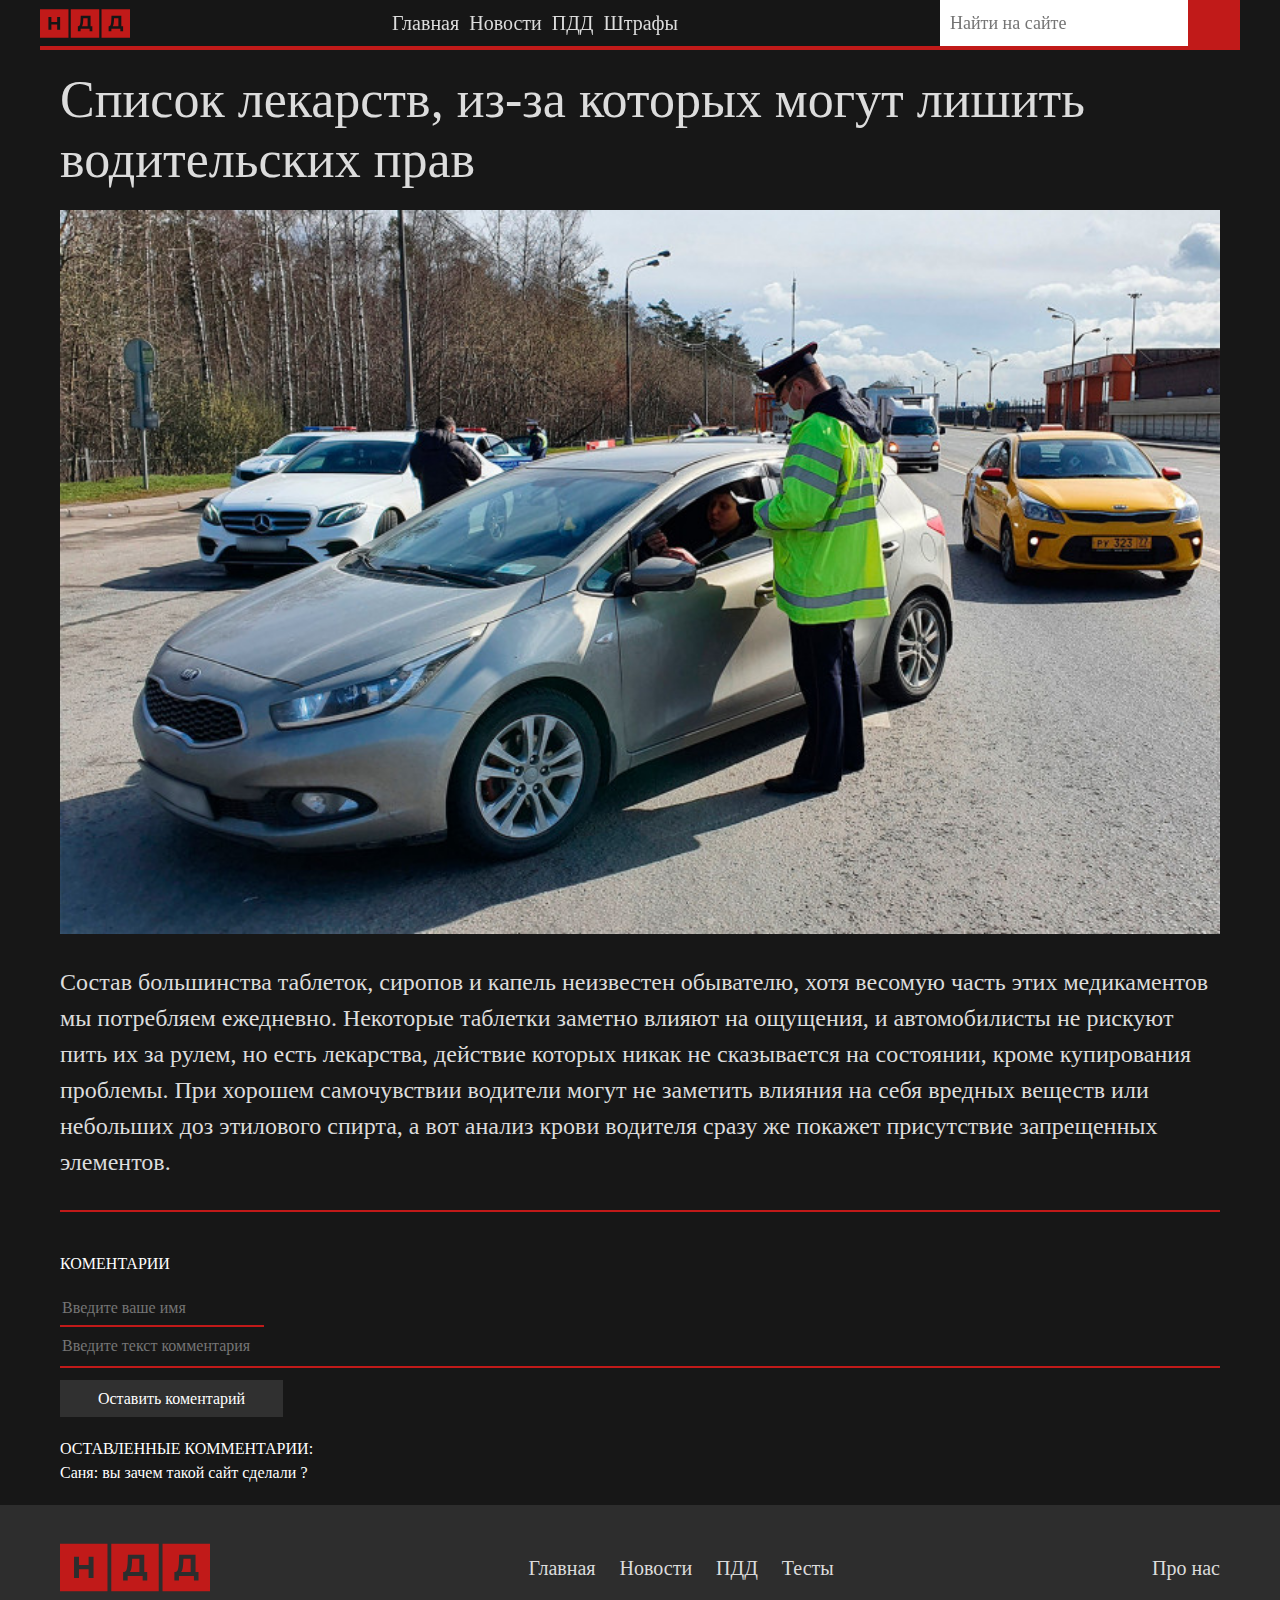
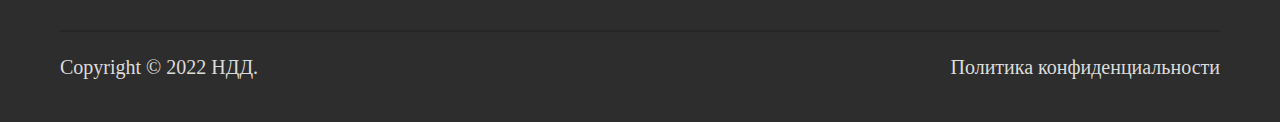
==== commit 0f890138: "Merge branch 'main' of https://github.com/VectorDevTeam/Template" ====
--- a/article.html
+++ b/article.html
@@ -66,9 +66,41 @@
             <div class="container">
                     <h1 class="webnews__customtitle title">Список лекарств, из-за которых могут лишить водительских прав</h1>
                     <img class="imagenews" src="./img/imagenews1.jpg" alt="">
-                    <p class="textContent">Состав большинства таблеток, сиропов и капель неизвестен обывателю, хотя весомую часть этих медикаментов мы потребляем ежедневно. Некоторые таблетки заметно влияют на ощущения, и автомобилисты не рискуют пить их за рулем, но есть лекарства, действие которых никак не сказывается на состоянии, кроме купирования проблемы. При хорошем самочувствии водители могут не заметить влияния на себя вредных веществ или небольших доз этилового спирта, а вот анализ крови водителя сразу же покажет присутствие запрещенных элементов.</p>
+                    <p class="textContent contentcustom">Состав большинства таблеток, сиропов и капель неизвестен обывателю, хотя весомую часть этих медикаментов мы потребляем ежедневно. Некоторые таблетки заметно влияют на ощущения, и автомобилисты не рискуют пить их за рулем, но есть лекарства, действие которых никак не сказывается на состоянии, кроме купирования проблемы. При хорошем самочувствии водители могут не заметить влияния на себя вредных веществ или небольших доз этилового спирта, а вот анализ крови водителя сразу же покажет присутствие запрещенных элементов.</p>
             </div>
         </section>
+
+        <!-- COMMENTS BLOCK -->
+        <div class="comments">
+            
+            <div class="container">  
+                    <p class="commentname">КОМЕНТАРИИ</p>
+                    <form class="form" name="comment" action="comment.php" method="post">
+                            <p>
+                                <input  class="comments__name" type="text" name="name" placeholder="Введите ваше имя"/>
+                            </p>
+                            <p>
+                                    <textarea class="comments__printarea" placeholder="Введите текст комментария" name="text_comment" cols="30" rows="50"></textarea>
+                            </p>
+                            <p>
+                                <input type="hidden" name="page_id" value="150" />
+                                <input class="comments__button" type="submit" value="Оставить коментарий" />
+                            </p>
+                    </form>
+
+                    <div class="oldcomments">
+                        <a>ОСТАВЛЕННЫЕ КОММЕНТАРИИ:<br></a>
+                        <a>Саня:</a>
+                        <a>вы зачем такой сайт сделали ?</a>
+                    </div>
+            </div>
+
+           
+
+        </div>
+        <!-- CLOSE COMMENTS BLOCK -->
+
+
         <!-- CLOSE NEWS BLOCK -->
 
         <footer class="footer">
--- a/css/style.min.css
+++ b/css/style.min.css
@@ -685,4 +685,108 @@
   .footer__privacy {
     font-size: 14px;
   }
+}
+
+.comments__name {
+  display: -webkit-box;
+  display: -ms-flexbox;
+  display: flex;
+  -ms-flex-wrap: nowrap;
+      flex-wrap: nowrap;
+  overflow: hidden;
+  background-color: rgba(0, 0, 0, 0);
+  border: none;
+  -webkit-box-shadow: none;
+          box-shadow: none;
+  color: white;
+  font-size: 1rem;
+  font-family: "Montserrat";
+  line-height: 2rem;
+  font-weight: 400;
+  border-bottom: 2px solid #c11a19;
+  -webkit-transition: border-color 0.3s linear;
+  -o-transition: border-color 0.3s linear;
+  transition: border-color 0.3s linear;
+}
+.comments__name:focus {
+  outline: none;
+  border-bottom: 2px solid white;
+}
+.comments__printarea {
+  resize: none;
+  display: inline-block;
+  -ms-flex-wrap: nowrap;
+      flex-wrap: nowrap;
+  width: 100%;
+  height: 36px;
+  max-height: 200px;
+  background-color: rgba(0, 0, 0, 0);
+  border: none;
+  -webkit-box-shadow: none;
+          box-shadow: none;
+  color: white;
+  font-size: 1rem;
+  font-family: "Montserrat";
+  font-weight: 400;
+  border-bottom: 2px solid #c11a19;
+  margin: 5px 0 5px 0;
+  -webkit-transition: border-color 0.3s linear;
+  -o-transition: border-color 0.3s linear;
+  transition: border-color 0.3s linear;
+  overflow-x: scroll;
+  white-space: nowrap;
+}
+.comments__printarea::-webkit-scrollbar {
+  width: 0;
+  height: 0;
+}
+.comments__printarea:focus {
+  outline: none;
+  border-bottom: 2px solid white;
+}
+.comments__button {
+  color: white;
+  border: none;
+  -webkit-box-shadow: none;
+          box-shadow: none;
+  background-color: #303030;
+  width: 223px;
+  height: 37px;
+  font-size: 1rem;
+  font-family: "Montserrat";
+  line-height: 2rem;
+  font-weight: 400;
+}
+
+.contentcustom {
+  border-bottom: 2px solid #c11a19;
+}
+
+.commentname {
+  font-size: 1rem;
+  font-family: "Montserrat";
+  color: white;
+  padding-bottom: 15px;
+}
+
+.oldcomments {
+  resize: none;
+  display: inline-block;
+  -ms-flex-wrap: nowrap;
+      flex-wrap: nowrap;
+  width: 100%;
+  height: 36px;
+  max-height: 200px;
+  background-color: rgba(0, 0, 0, 0);
+  border: none;
+  -webkit-box-shadow: none;
+          box-shadow: none;
+  color: white;
+  font-size: 1rem;
+  font-family: "Montserrat";
+  padding-bottom: 15px;
+}
+
+.form {
+  padding-bottom: 20px;
 }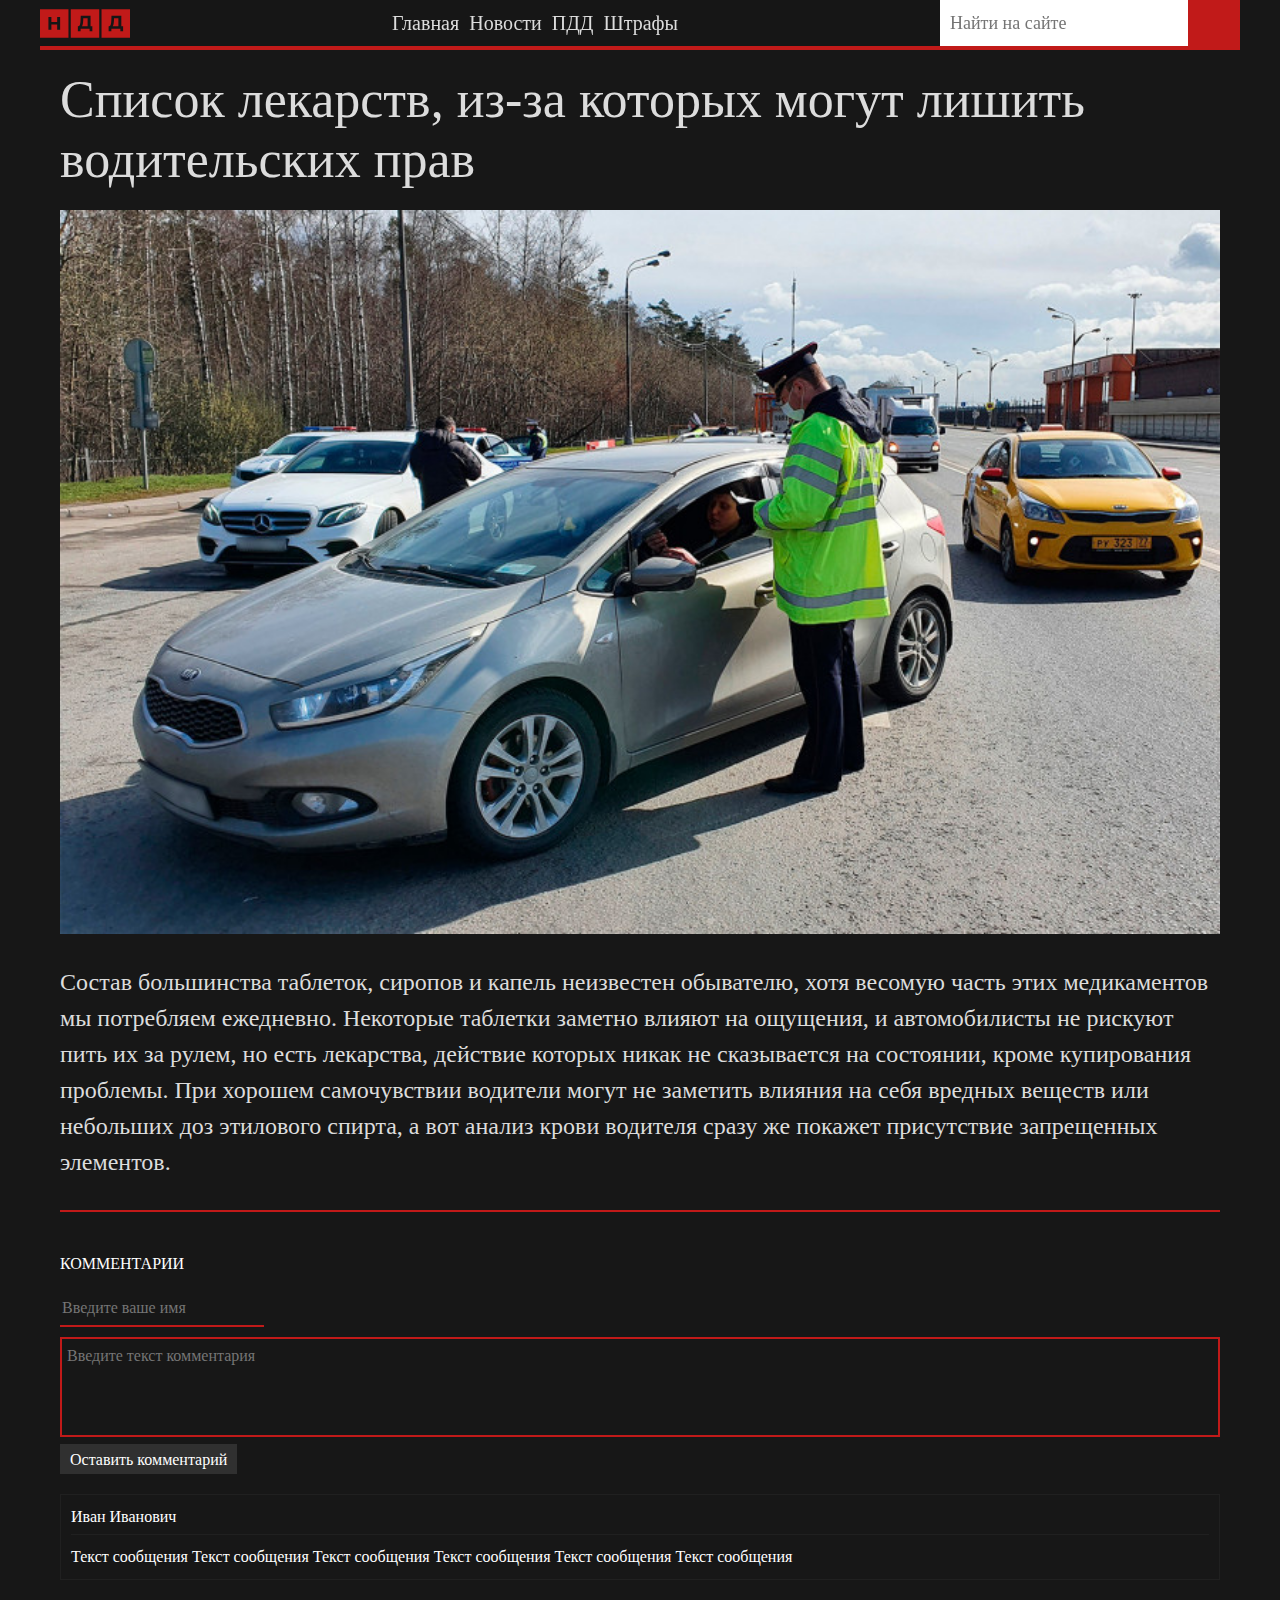
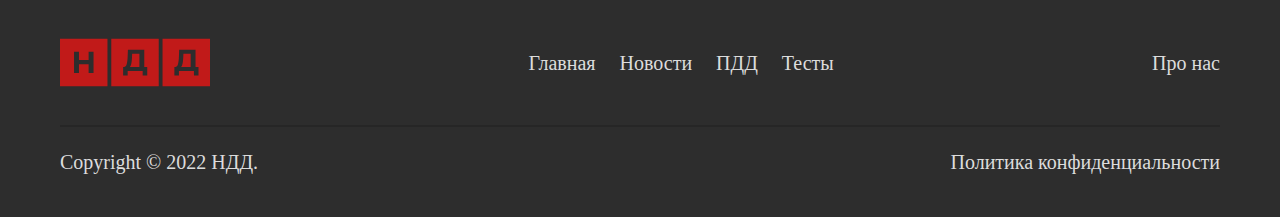
==== commit 523528f2: "fix comment area" ====
--- a/article.html
+++ b/article.html
@@ -9,7 +9,7 @@
         <title>Пдд-помойка</title>
     </head>
     <body>  
-        
+
         <!-- OPEN HEADER -->
         <header class="header">
 
@@ -66,7 +66,7 @@
             <div class="container">
                     <h1 class="webnews__customtitle title">Список лекарств, из-за которых могут лишить водительских прав</h1>
                     <img class="imagenews" src="./img/imagenews1.jpg" alt="">
-                    <p class="textContent contentcustom">Состав большинства таблеток, сиропов и капель неизвестен обывателю, хотя весомую часть этих медикаментов мы потребляем ежедневно. Некоторые таблетки заметно влияют на ощущения, и автомобилисты не рискуют пить их за рулем, но есть лекарства, действие которых никак не сказывается на состоянии, кроме купирования проблемы. При хорошем самочувствии водители могут не заметить влияния на себя вредных веществ или небольших доз этилового спирта, а вот анализ крови водителя сразу же покажет присутствие запрещенных элементов.</p>
+                    <p class="textContent webnews__contentcustom">Состав большинства таблеток, сиропов и капель неизвестен обывателю, хотя весомую часть этих медикаментов мы потребляем ежедневно. Некоторые таблетки заметно влияют на ощущения, и автомобилисты не рискуют пить их за рулем, но есть лекарства, действие которых никак не сказывается на состоянии, кроме купирования проблемы. При хорошем самочувствии водители могут не заметить влияния на себя вредных веществ или небольших доз этилового спирта, а вот анализ крови водителя сразу же покажет присутствие запрещенных элементов.</p>
             </div>
         </section>
 
@@ -74,24 +74,21 @@
         <div class="comments">
             
             <div class="container">  
-                    <p class="commentname">КОМЕНТАРИИ</p>
-                    <form class="form" name="comment" action="comment.php" method="post">
-                            <p>
-                                <input  class="comments__name" type="text" name="name" placeholder="Введите ваше имя"/>
-                            </p>
-                            <p>
-                                    <textarea class="comments__printarea" placeholder="Введите текст комментария" name="text_comment" cols="30" rows="50"></textarea>
-                            </p>
-                            <p>
-                                <input type="hidden" name="page_id" value="150" />
-                                <input class="comments__button" type="submit" value="Оставить коментарий" />
-                            </p>
+                    <p class="comments__blockTitle">КОММЕНТАРИИ</p>
+                    <form class="form" name="comment" method="post">
+                        <input  class="comments__name" type="text" name="name" placeholder="Введите ваше имя"/>
+                            <textarea class="comments__printarea" placeholder="Введите текст комментария" name="text_comment" cols="30" rows="50"></textarea>
+                        <input type="hidden" name="page_id" value="150" />
+                        <input class="comments__button" type="submit" value="Оставить комментарий" />
                     </form>
 
                     <div class="oldcomments">
-                        <a>ОСТАВЛЕННЫЕ КОММЕНТАРИИ:<br></a>
-                        <a>Саня:</a>
-                        <a>вы зачем такой сайт сделали ?</a>
+                        <div class="comments__userName">
+                            <p>Иван Иванович</p>
+                        </div>
+                        <div class="comments__userMessage">
+                            <p>Текст сообщения Текст сообщения Текст сообщения Текст сообщения Текст сообщения Текст сообщения</p>
+                        </div>
                     </div>
             </div>
 
--- a/css/style.min.css
+++ b/css/style.min.css
@@ -580,6 +580,9 @@
 .webnews__customtitle {
   text-align: left;
 }
+.webnews__contentcustom {
+  border-bottom: 2px solid #c11a19;
+}
 
 .footer {
   width: 100%;
@@ -708,6 +711,11 @@
   -o-transition: border-color 0.3s linear;
   transition: border-color 0.3s linear;
 }
+@media screen and (max-width: 767px) {
+  .comments__name {
+    font-size: 14px;
+  }
+}
 .comments__name:focus {
   outline: none;
   border-bottom: 2px solid white;
@@ -715,11 +723,11 @@
 .comments__printarea {
   resize: none;
   display: inline-block;
-  -ms-flex-wrap: nowrap;
-      flex-wrap: nowrap;
-  width: 100%;
-  height: 36px;
-  max-height: 200px;
+  overflow-x: scroll;
+  width: 100%;
+  height: 100px;
+  margin-top: 10px;
+  padding: 5px;
   background-color: rgba(0, 0, 0, 0);
   border: none;
   -webkit-box-shadow: none;
@@ -728,13 +736,15 @@
   font-size: 1rem;
   font-family: "Montserrat";
   font-weight: 400;
-  border-bottom: 2px solid #c11a19;
-  margin: 5px 0 5px 0;
+  border: 2px solid #c11a19;
   -webkit-transition: border-color 0.3s linear;
   -o-transition: border-color 0.3s linear;
   transition: border-color 0.3s linear;
-  overflow-x: scroll;
-  white-space: nowrap;
+}
+@media screen and (max-width: 767px) {
+  .comments__printarea {
+    font-size: 14px;
+  }
 }
 .comments__printarea::-webkit-scrollbar {
   width: 0;
@@ -742,7 +752,7 @@
 }
 .comments__printarea:focus {
   outline: none;
-  border-bottom: 2px solid white;
+  border: 2px solid white;
 }
 .comments__button {
   color: white;
@@ -750,33 +760,42 @@
   -webkit-box-shadow: none;
           box-shadow: none;
   background-color: #303030;
-  width: 223px;
-  height: 37px;
+  height: 30px;
+  padding: 0 10px;
   font-size: 1rem;
   font-family: "Montserrat";
   line-height: 2rem;
   font-weight: 400;
 }
-
-.contentcustom {
-  border-bottom: 2px solid #c11a19;
-}
-
-.commentname {
+@media screen and (max-width: 767px) {
+  .comments__button {
+    font-size: 14px;
+  }
+}
+.comments__blockTitle {
   font-size: 1rem;
   font-family: "Montserrat";
   color: white;
   padding-bottom: 15px;
 }
+.comments__userName {
+  border-bottom: 1px solid rgba(48, 48, 48, 0.3725490196);
+  padding-bottom: 5px;
+  margin-bottom: 10px;
+}
+@media screen and (max-width: 767px) {
+  .comments__userName {
+    font-size: 14px;
+  }
+}
+@media screen and (max-width: 767px) {
+  .comments__userMessage {
+    font-size: 14px;
+  }
+}
 
 .oldcomments {
-  resize: none;
-  display: inline-block;
-  -ms-flex-wrap: nowrap;
-      flex-wrap: nowrap;
-  width: 100%;
-  height: 36px;
-  max-height: 200px;
+  width: 100%;
   background-color: rgba(0, 0, 0, 0);
   border: none;
   -webkit-box-shadow: none;
@@ -784,7 +803,8 @@
   color: white;
   font-size: 1rem;
   font-family: "Montserrat";
-  padding-bottom: 15px;
+  border: 1px solid rgba(48, 48, 48, 0.3725490196);
+  padding: 10px;
 }
 
 .form {
